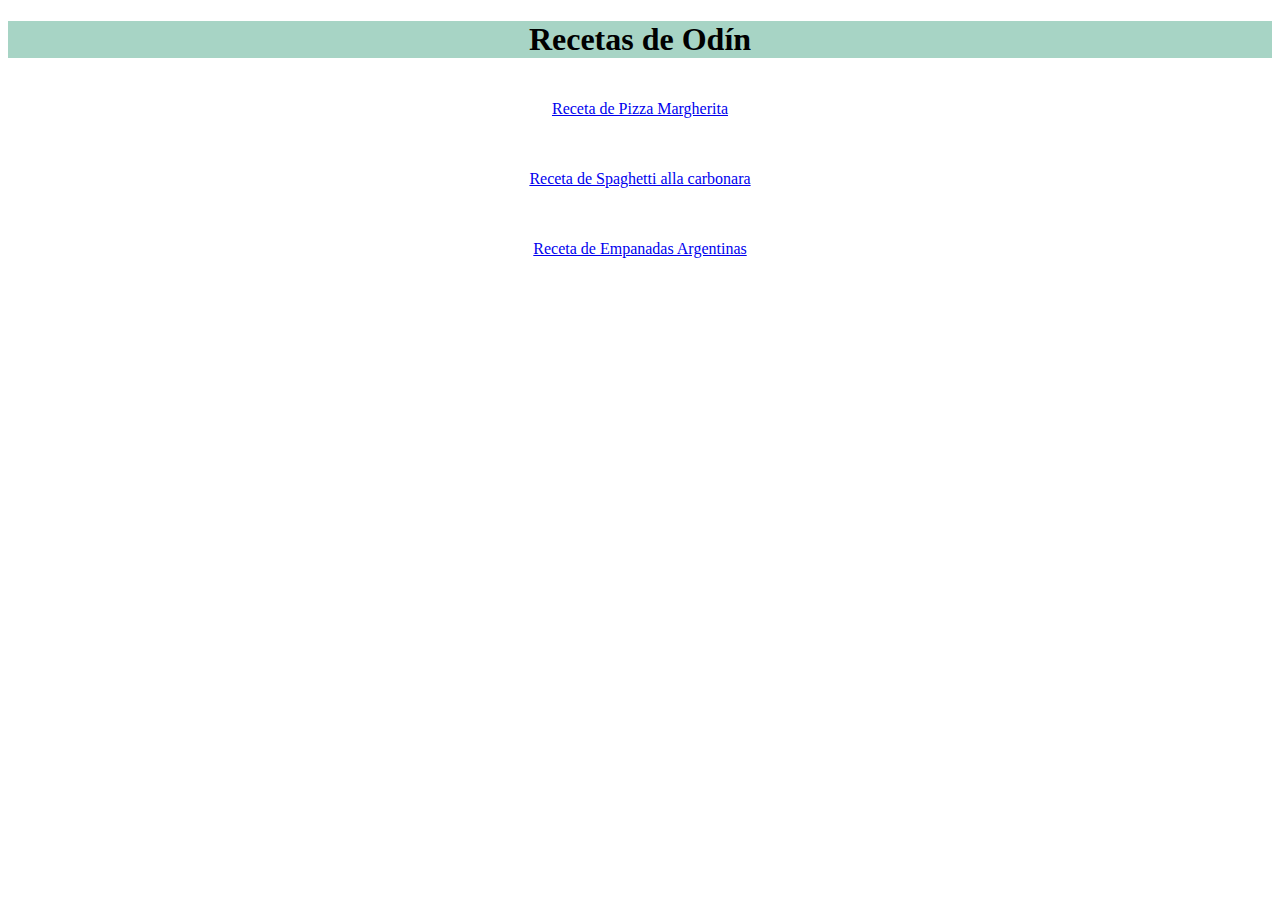
==== index.html @ efc4b1ee "Add divs for each recipe" ====
<!DOCTYPE html>
<html lang="en">
<head>
    <meta charset="UTF-8">
    <meta name="viewport" content="width=device-width, initial-scale=1.0">
    <title>Document</title>
    <link rel="stylesheet" href="style.css">
</head>
<body>
    <h1>Recetas de Odín</h1>
    <div class="recipe1">
    <a href="Recipes/Pizza.html">Receta de Pizza Margherita</a><br>
    </div>
    <div class="recipe2">
    <a href="Recipes/Spaghetti.html">Receta de Spaghetti alla carbonara</a><br>
    </div>
    <div class="recipe3">
    <a href="Recipes/Empanadas.html">Receta de Empanadas Argentinas</a><br>
    </div>
</body>
</html>
---- style.css ----
body {
    font-family: 'Times New Roman', Times, serif;
}

h1 {
    text-align: center;
    background-color: rgb(167, 212, 197);
}

h2 {
    background-color: pink;
}

p{
    font-size: 18px;
    font-style: italic;
}

div.recipe1, .recipe2, .recipe3 {
    text-align: center;
    padding: 20px;
    margin: 12px;
}

div.pizza-photo {
    width: 200px;
    height: auto;
    margin-top: 25px;
    margin-left: 550px;
}

div.description {
    text-align: center;
    margin-top: 35px;
}

div.spaghetti-photo{
    width: 200px;
    height: auto;
    margin-top: 25px;
    margin-left: 600px;
}

div.empanadas-photo{
    width: 200px;
    height: auto;
    margin-top: 25px;
    margin-left: 700px;
}
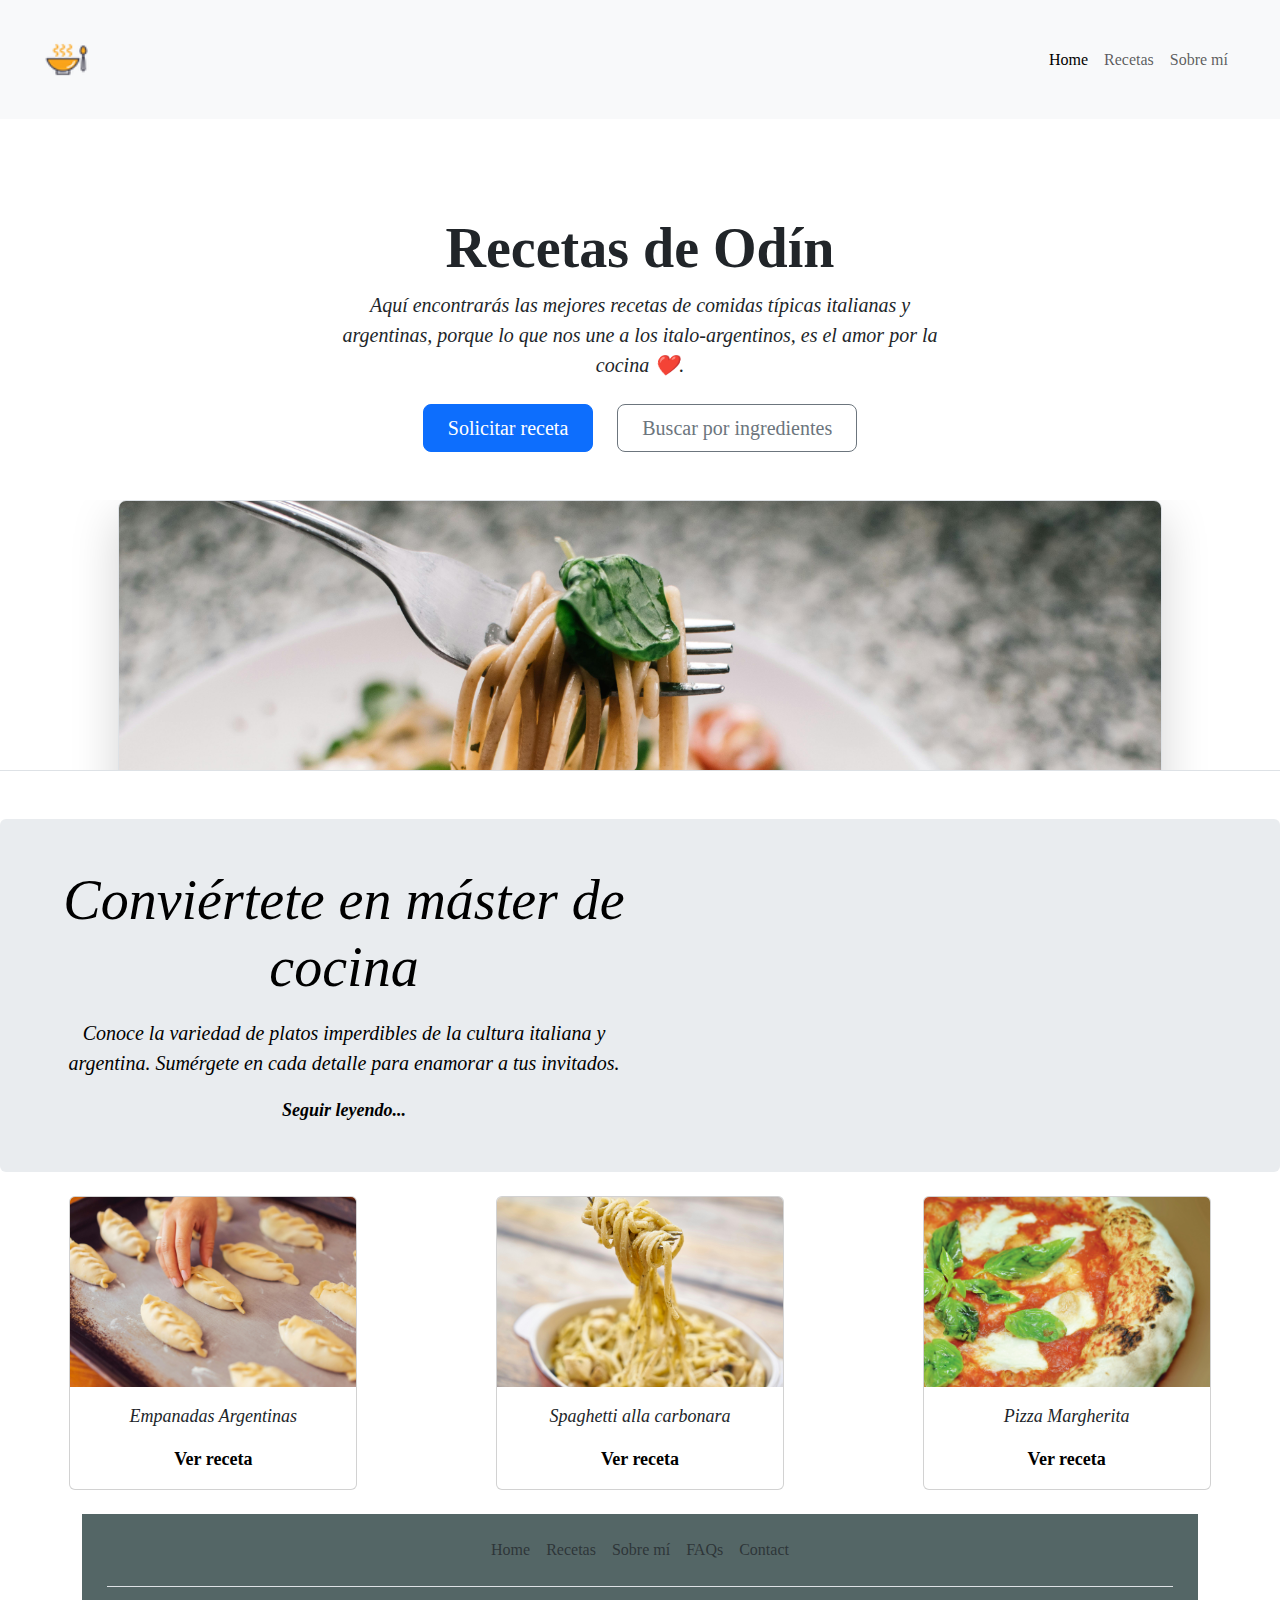
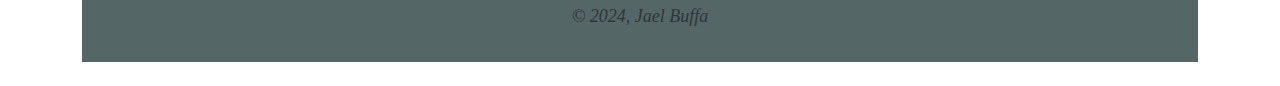
==== commit 2ec52828: "Agregué componentes de bootstrap para navbar, heroe section, cards, y footer" ====
--- a/index.html
+++ b/index.html
@@ -4,18 +4,100 @@
     <meta charset="UTF-8">
     <meta name="viewport" content="width=device-width, initial-scale=1.0">
     <title>Document</title>
+    <link href="https://cdn.jsdelivr.net/npm/bootstrap@5.3.3/dist/css/bootstrap.min.css" rel="stylesheet" integrity="sha384-QWTKZyjpPEjISv5WaRU9OFeRpok6YctnYmDr5pNlyT2bRjXh0JMhjY6hW+ALEwIH" crossorigin="anonymous">
+
     <link rel="stylesheet" href="style.css">
 </head>
 <body>
-    <h1>Recetas de Odín</h1>
-    <div class="recipe1">
-    <a href="Recipes/Pizza.html">Receta de Pizza Margherita</a><br>
+    <nav class="navbar navbar-expand-md bg-body-tertiary">
+        <div class="container-fluid">
+          <button class="navbar-toggler" type="button" data-bs-toggle="collapse" data-bs-target="#navbarTogglerDemo01" aria-controls="navbarTogglerDemo01" aria-expanded="false" aria-label="Toggle navigation">
+            <span class="navbar-toggler-icon"></span>
+          </button>
+          <div class="collapse navbar-collapse" id="navbarTogglerDemo01">
+            <a class="navbar-brand" href="#">
+                <img src="Images/food (1).png" width="45px" height="45px">
+            </a>
+            <ul class="navbar-nav d-flex justify-content-center align-items-center">
+              <li class="nav-item">
+                <a class="nav-link active" aria-current="page" href="#">Home</a>
+              </li>
+              <li class="nav-item">
+                <a class="nav-link" href="#">Recetas</a>
+              </li>
+              <li class="nav-item">
+                <a class="nav-link" href="#">Sobre mí</a>
+              </li>
+            </ul>
+          </div>
+        </div>
+      </nav>
+
+    <section class="hero">
+    <div>
+        <div class="px-4 pt-5 my-5 text-center border-bottom">
+            <h1 class="display-4 fw-bold">Recetas de Odín</h1>
+            <div class="col-lg-6 mx-auto">
+              <p class="lead mb-4">Aquí encontrarás las mejores recetas de comidas típicas italianas y argentinas, porque lo que nos une a los italo-argentinos, es el amor por la cocina ❤️.</p>
+              <div class="d-grid gap-2 d-sm-flex justify-content-sm-center mb-5">
+                <button type="button" class="btn btn-primary btn-lg px-4 me-sm-3">Solicitar receta</button>
+                <button type="button" class="btn btn-outline-secondary btn-lg px-4">Buscar por ingredientes</button>
+              </div>
+            </div>
+            <div class="overflow-hidden" style="max-height: 30vh;">
+              <div class="container px-5">
+                <img src="./Images/pexels-fotios-photos-1279330.jpg" class="img-fluid border rounded-3 shadow-lg mb-4" alt="food image" width="1200" height="500">
+              </div>
+            </div>
+        </div>
+        <div class="p-4 p-md-5 mb-4 rounded text-body-emphasis bg-body-secondary">
+            <div class="col-lg-6 px-0">
+              <h1 class="display-4 fst-italic">Conviértete en máster de cocina</h1>
+              <p class="lead my-3">Conoce la variedad de platos imperdibles de la cultura italiana y argentina. Sumérgete en cada detalle para enamorar a tus invitados.</p>
+              <p class="lead mb-0"><a href="#" class="text-body-emphasis fw-bold">Seguir leyendo...</a></p>
+            </div>
+          </div>
+          <div class="recetasmenu">
+          <div class="card" style="width: 18rem;">
+            <img src="Images/pexels-cristian-rojas-8279639.jpg" class="card-img-top" alt="empanadas">
+            <div class="card-body">
+              <p class="card-text">Empanadas Argentinas</p>
+              <a href="Recipes/Empanadas.html">Ver receta</a>
+            </div>
+          </div>
+          <div class="card" style="width: 18rem;">
+            <img src="Images/pexels-enginakyurt-2703468.jpg" class="card-img-top" alt="carbonara">
+            <div class="card-body">
+              <p class="card-text">Spaghetti alla carbonara</p>
+              <a href="Recipes/Spaghetti.html">Ver receta</a>
+            </div>
+          </div>
+          <div class="card" style="width: 18rem;">
+            <img src="Images/pexels-mographe-29609013.jpg" class="card-img-top" alt="pizza margherita">
+            <div class="card-body">
+              <p class="card-text">Pizza Margherita</p>
+              <a href="Recipes/Pizza.html">Ver receta</a>
+            </div>
+          </div>
+        </div>
+                     
+        </div>
     </div>
-    <div class="recipe2">
-    <a href="Recipes/Spaghetti.html">Receta de Spaghetti alla carbonara</a><br>
-    </div>
-    <div class="recipe3">
-    <a href="Recipes/Empanadas.html">Receta de Empanadas Argentinas</a><br>
-    </div>
+    </section>
+
+    <div class="container">
+        <footer class="py-3 my-4">
+          <ul class="nav justify-content-center border-bottom pb-3 mb-3">
+            <li class="nav-item"><a href="#" class="nav-link px-2 text-body-secondary">Home</a></li>
+            <li class="nav-item"><a href="#" class="nav-link px-2 text-body-secondary">Recetas</a></li>
+            <li class="nav-item"><a href="#" class="nav-link px-2 text-body-secondary">Sobre mí</a></li>
+            <li class="nav-item"><a href="#" class="nav-link px-2 text-body-secondary">FAQs</a></li>
+            <li class="nav-item"><a href="#" class="nav-link px-2 text-body-secondary">Contact</a></li>
+          </ul>
+          <p class="text-center text-body-secondary">© 2024, Jael Buffa</p>
+        </footer>
+      </div>
+
+    <script src="https://cdn.jsdelivr.net/npm/bootstrap@5.3.3/dist/js/bootstrap.bundle.min.js" integrity="sha384-YvpcrYf0tY3lHB60NNkmXc5s9fDVZLESaAA55NDzOxhy9GkcIdslK1eN7N6jIeHz" crossorigin="anonymous"></script>
 </body>
 </html>--- a/style.css
+++ b/style.css
@@ -2,10 +2,52 @@
     font-family: 'Times New Roman', Times, serif;
 }
 
-h1 {
+.navbar {
+    padding:  2rem;
+}
+
+.navbar-collapse {
+    align-items: center;
+    justify-content: space-between;
+}
+
+@media screen and (max-width: 767px) {
+    .navbar-brand {
+        display: none;
+    }
+}
+
+section {
+    display: flex;
+    flex-direction: column;
+    align-items: center;
+    justify-content: center;
     text-align: center;
-    background-color: rgb(167, 212, 197);
 }
+
+.recetasmenu {
+    display: flex;
+    justify-content: space-around;
+    align-items: center;
+    
+}
+
+a {
+    outline: none;
+    text-decoration: none;
+    color: black;
+    font-weight: bolder;
+    font-size: large;
+}
+
+
+.recipes {
+    width: 100%;
+    margin-top: 100px;
+    padding: 2rem;
+    background-color: rgb(118, 143, 135);
+}
+
 
 h2 {
     background-color: pink;
@@ -46,4 +88,10 @@
     height: auto;
     margin-top: 25px;
     margin-left: 700px;
+}
+
+footer {
+    padding: 25px;
+    margin-top: 50px;
+    background-color: rgb(84, 102, 102);
 }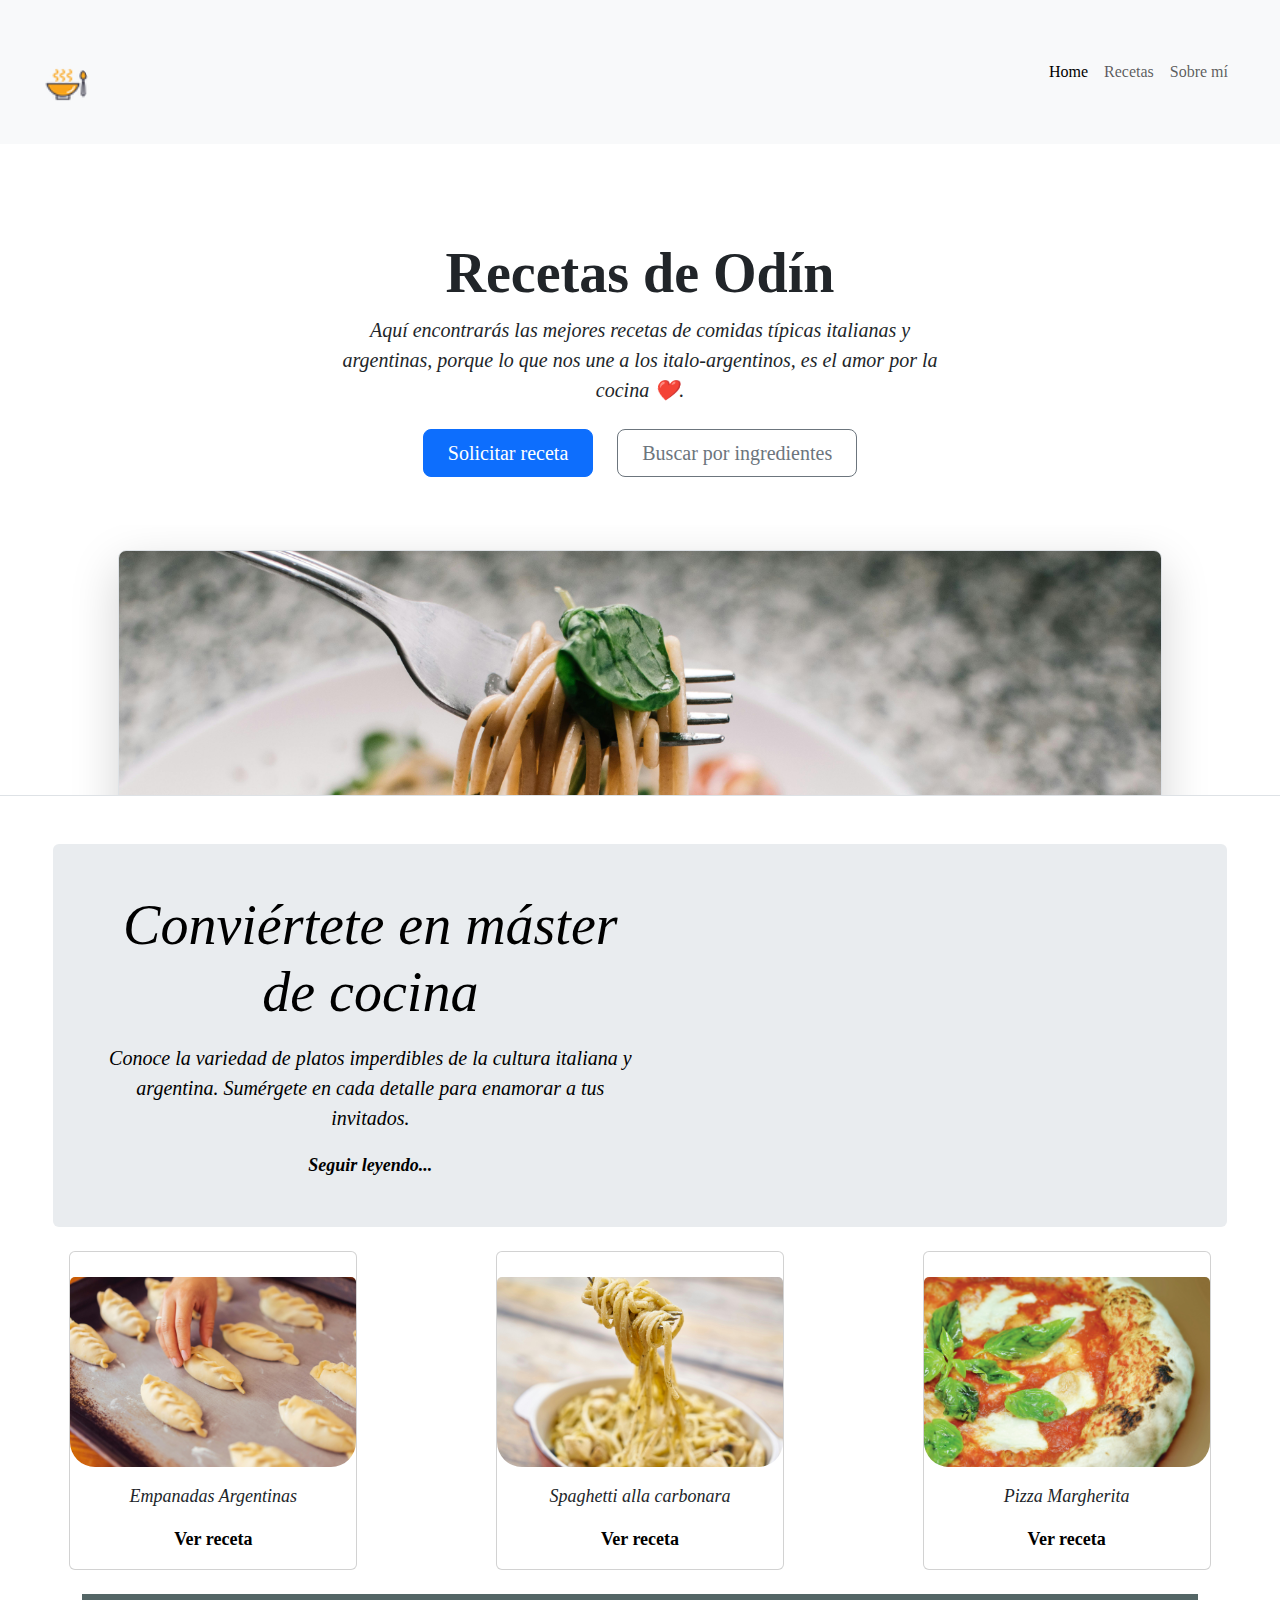
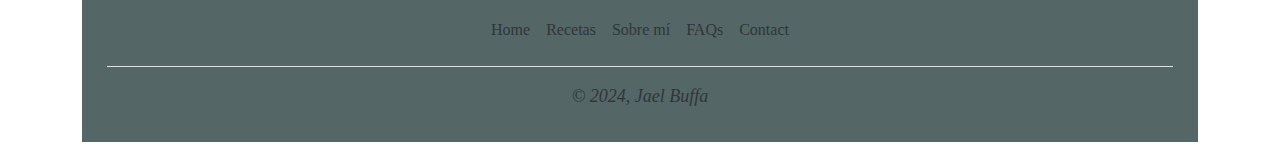
==== commit 812c7021: "Agregué link de ref para volver a Home desde navbar y footer" ====
--- a/index.html
+++ b/index.html
@@ -3,7 +3,7 @@
 <head>
     <meta charset="UTF-8">
     <meta name="viewport" content="width=device-width, initial-scale=1.0">
-    <title>Document</title>
+    <title>Recetas de Odín</title>
     <link href="https://cdn.jsdelivr.net/npm/bootstrap@5.3.3/dist/css/bootstrap.min.css" rel="stylesheet" integrity="sha384-QWTKZyjpPEjISv5WaRU9OFeRpok6YctnYmDr5pNlyT2bRjXh0JMhjY6hW+ALEwIH" crossorigin="anonymous">
 
     <link rel="stylesheet" href="style.css">
@@ -50,6 +50,7 @@
               </div>
             </div>
         </div>
+        <div class="frase">
         <div class="p-4 p-md-5 mb-4 rounded text-body-emphasis bg-body-secondary">
             <div class="col-lg-6 px-0">
               <h1 class="display-4 fst-italic">Conviértete en máster de cocina</h1>
@@ -57,6 +58,7 @@
               <p class="lead mb-0"><a href="#" class="text-body-emphasis fw-bold">Seguir leyendo...</a></p>
             </div>
           </div>
+        </div>
           <div class="recetasmenu">
           <div class="card" style="width: 18rem;">
             <img src="Images/pexels-cristian-rojas-8279639.jpg" class="card-img-top" alt="empanadas">
@@ -79,8 +81,7 @@
               <a href="Recipes/Pizza.html">Ver receta</a>
             </div>
           </div>
-        </div>
-                     
+        </div>      
         </div>
     </div>
     </section>
--- a/style.css
+++ b/style.css
@@ -40,6 +40,11 @@
     font-size: large;
 }
 
+.frase {
+    display: flex;
+    align-items: center;
+    justify-content: center;
+}
 
 .recipes {
     width: 100%;
@@ -50,7 +55,7 @@
 
 
 h2 {
-    background-color: pink;
+    background-color: rgb(135, 156, 150);
 }
 
 p{
@@ -58,36 +63,21 @@
     font-style: italic;
 }
 
-div.recipe1, .recipe2, .recipe3 {
-    text-align: center;
-    padding: 20px;
-    margin: 12px;
+.empanadasbystep {
+    display: flex;
+    justify-content: center;
+    align-items: center;
 }
 
-div.pizza-photo {
-    width: 200px;
-    height: auto;
-    margin-top: 25px;
-    margin-left: 550px;
+.titleemp {
+    display: flex;
+    justify-content: center;
+    align-items: center;
 }
 
-div.description {
-    text-align: center;
-    margin-top: 35px;
-}
-
-div.spaghetti-photo{
-    width: 200px;
-    height: auto;
+img {
+    border-radius: 25px;
     margin-top: 25px;
-    margin-left: 600px;
-}
-
-div.empanadas-photo{
-    width: 200px;
-    height: auto;
-    margin-top: 25px;
-    margin-left: 700px;
 }
 
 footer {
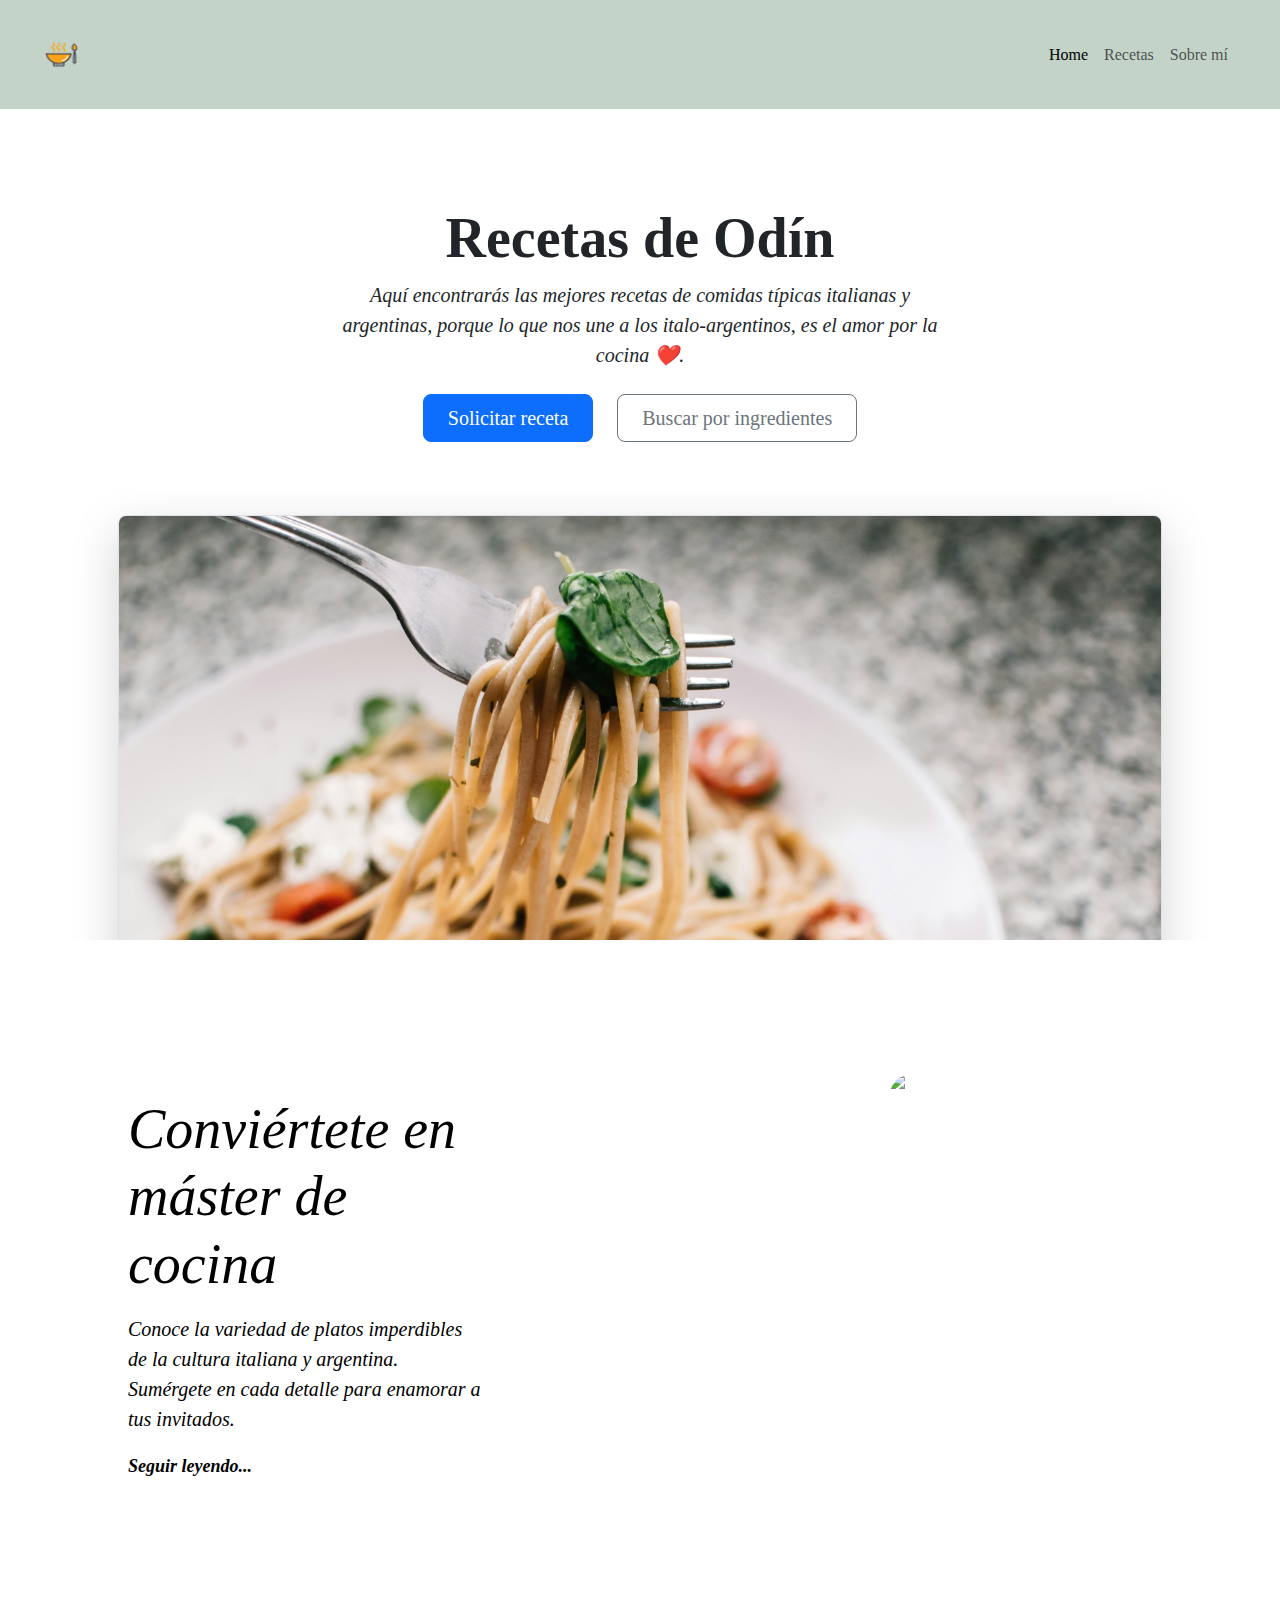
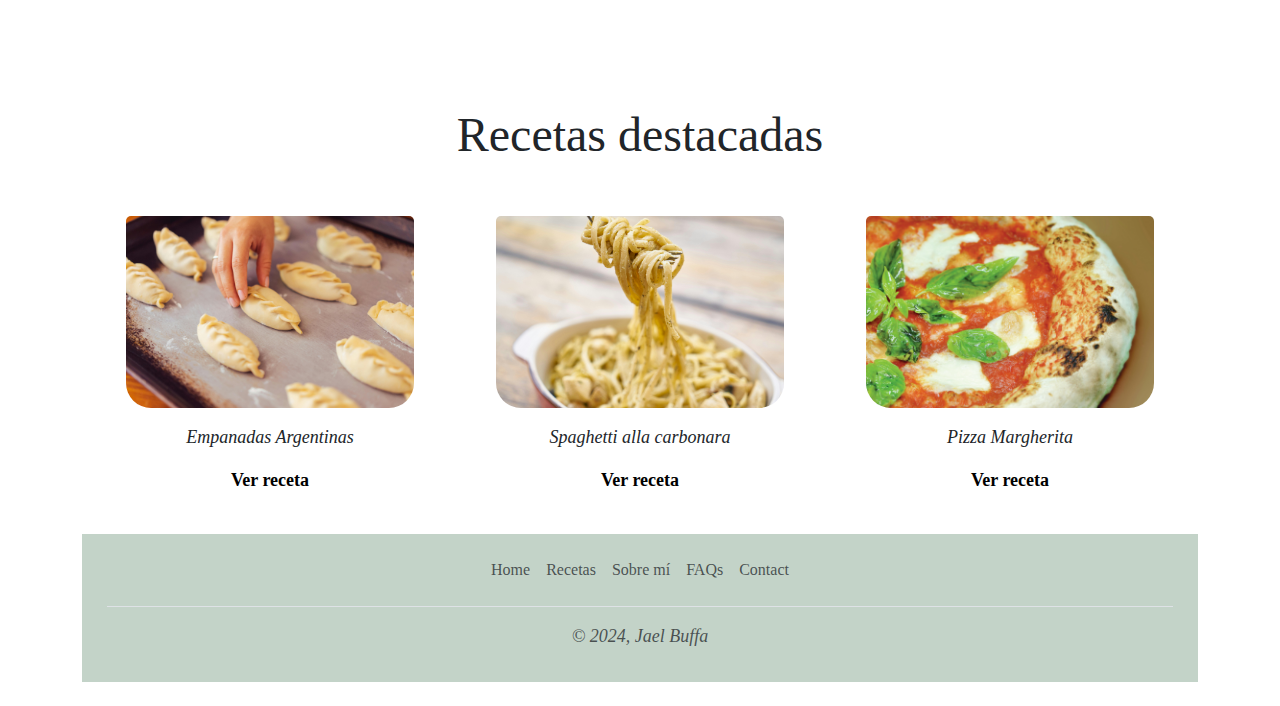
==== commit 4489fb17: "Corregí los colores y la ubicacion en el centro de imagenes con el texto de cada receta" ====
--- a/index.html
+++ b/index.html
@@ -9,15 +9,17 @@
     <link rel="stylesheet" href="style.css">
 </head>
 <body>
-    <nav class="navbar navbar-expand-md bg-body-tertiary">
+    <nav class="navbar navbar-expand-md">
         <div class="container-fluid">
           <button class="navbar-toggler" type="button" data-bs-toggle="collapse" data-bs-target="#navbarTogglerDemo01" aria-controls="navbarTogglerDemo01" aria-expanded="false" aria-label="Toggle navigation">
             <span class="navbar-toggler-icon"></span>
           </button>
           <div class="collapse navbar-collapse" id="navbarTogglerDemo01">
             <a class="navbar-brand" href="#">
-                <img src="Images/food (1).png" width="45px" height="45px">
+              <img src="Images/food (1).png" width="35px" height="35px" style="
+              margin-top: 0px;">
             </a>
+            
             <ul class="navbar-nav d-flex justify-content-center align-items-center">
               <li class="nav-item">
                 <a class="nav-link active" aria-current="page" href="#">Home</a>
@@ -34,8 +36,8 @@
       </nav>
 
     <section class="hero">
-    <div>
-        <div class="px-4 pt-5 my-5 text-center border-bottom">
+    <div class="hero">
+        <div class="px-4 pt-5 my-5 text-center">
             <h1 class="display-4 fw-bold">Recetas de Odín</h1>
             <div class="col-lg-6 mx-auto">
               <p class="lead mb-4">Aquí encontrarás las mejores recetas de comidas típicas italianas y argentinas, porque lo que nos une a los italo-argentinos, es el amor por la cocina ❤️.</p>
@@ -44,20 +46,24 @@
                 <button type="button" class="btn btn-outline-secondary btn-lg px-4">Buscar por ingredientes</button>
               </div>
             </div>
-            <div class="overflow-hidden" style="max-height: 30vh;">
+            <div class="overflow-hidden" style="max-height: 50vh;">
               <div class="container px-5">
-                <img src="./Images/pexels-fotios-photos-1279330.jpg" class="img-fluid border rounded-3 shadow-lg mb-4" alt="food image" width="1200" height="500">
+                <img src="./Images/pexels-fotios-photos-1279330.jpg" class="img-fluid border rounded-3 shadow-lg mb-4" alt="food image" style="width: 100%;">
               </div>
             </div>
         </div>
-        <div class="frase">
-        <div class="p-4 p-md-5 mb-4 rounded text-body-emphasis bg-body-secondary">
+        <div class="frase" style="max-width:140vh;">
+          <div class="p-4 p-md-5 mb-4 rounded text-body-emphasis">
             <div class="col-lg-6 px-0">
               <h1 class="display-4 fst-italic">Conviértete en máster de cocina</h1>
               <p class="lead my-3">Conoce la variedad de platos imperdibles de la cultura italiana y argentina. Sumérgete en cada detalle para enamorar a tus invitados.</p>
               <p class="lead mb-0"><a href="#" class="text-body-emphasis fw-bold">Seguir leyendo...</a></p>
-            </div>
+            </div>  
           </div>
+          <img src="./Images/pexels-elevate-1267320.jpg" width="500px">
+        </div><br>
+        <div id="recetasDest" class="py-1 my-3">
+          <h2>Recetas destacadas</h2>
         </div>
           <div class="recetasmenu">
           <div class="card" style="width: 18rem;">
--- a/style.css
+++ b/style.css
@@ -1,5 +1,9 @@
 body {
     font-family: 'Times New Roman', Times, serif;
+}
+
+nav {
+    background-color: rgb(195, 211, 200);
 }
 
 .navbar {
@@ -9,7 +13,9 @@
 .navbar-collapse {
     align-items: center;
     justify-content: space-between;
+
 }
+
 
 @media screen and (max-width: 767px) {
     .navbar-brand {
@@ -17,19 +23,25 @@
     }
 }
 
+
 section {
     display: flex;
     flex-direction: column;
     align-items: center;
     justify-content: center;
+}
+
+
+.card {
+    border: none;
     text-align: center;
 }
 
 .recetasmenu {
     display: flex;
-    justify-content: space-around;
+    justify-content: center;
     align-items: center;
-    
+    gap: 82px;
 }
 
 a {
@@ -42,7 +54,37 @@
 
 .frase {
     display: flex;
+    margin-left: 20px;
+    padding: 60px;
+}
+
+
+#recetasDest {
+    margin-top: 85px;
+    padding-top: 50px;
+    display: flex;
+    flex-direction: column;
     align-items: center;
+}
+
+#recetasDest > h2 {
+    background-color:rgb(255, 255, 255);
+    font-size: 3rem;
+    margin-top: 50px;
+}
+
+.titleemp {
+    display: flex;
+    align-items: center;
+    text-align: center;
+    justify-content: center;
+}
+
+.titleemp > div {
+    display: flex;
+    flex-direction: column;
+    align-items: center;
+    text-align: center;
     justify-content: center;
 }
 
@@ -50,15 +92,15 @@
     width: 100%;
     margin-top: 100px;
     padding: 2rem;
-    background-color: rgb(118, 143, 135);
+    background-color:  rgb(195, 211, 200);
 }
 
 
 h2 {
-    background-color: rgb(135, 156, 150);
+    background-color:  rgb(195, 211, 200);
 }
 
-p{
+p {
     font-size: 18px;
     font-style: italic;
 }
@@ -69,19 +111,27 @@
     align-items: center;
 }
 
-.titleemp {
-    display: flex;
-    justify-content: center;
-    align-items: center;
-}
 
 img {
     border-radius: 25px;
     margin-top: 25px;
 }
 
+
+@media only screen and (max-width: 768px) {
+    div {
+      width: 100%;
+    }
+  }
+
+  @media only screen and (min-width: 320px) {
+    .recetasmenu {
+      flex-wrap: wrap;
+    }
+  }
+
 footer {
     padding: 25px;
     margin-top: 50px;
-    background-color: rgb(84, 102, 102);
+    background-color:  rgb(195, 211, 200);
 }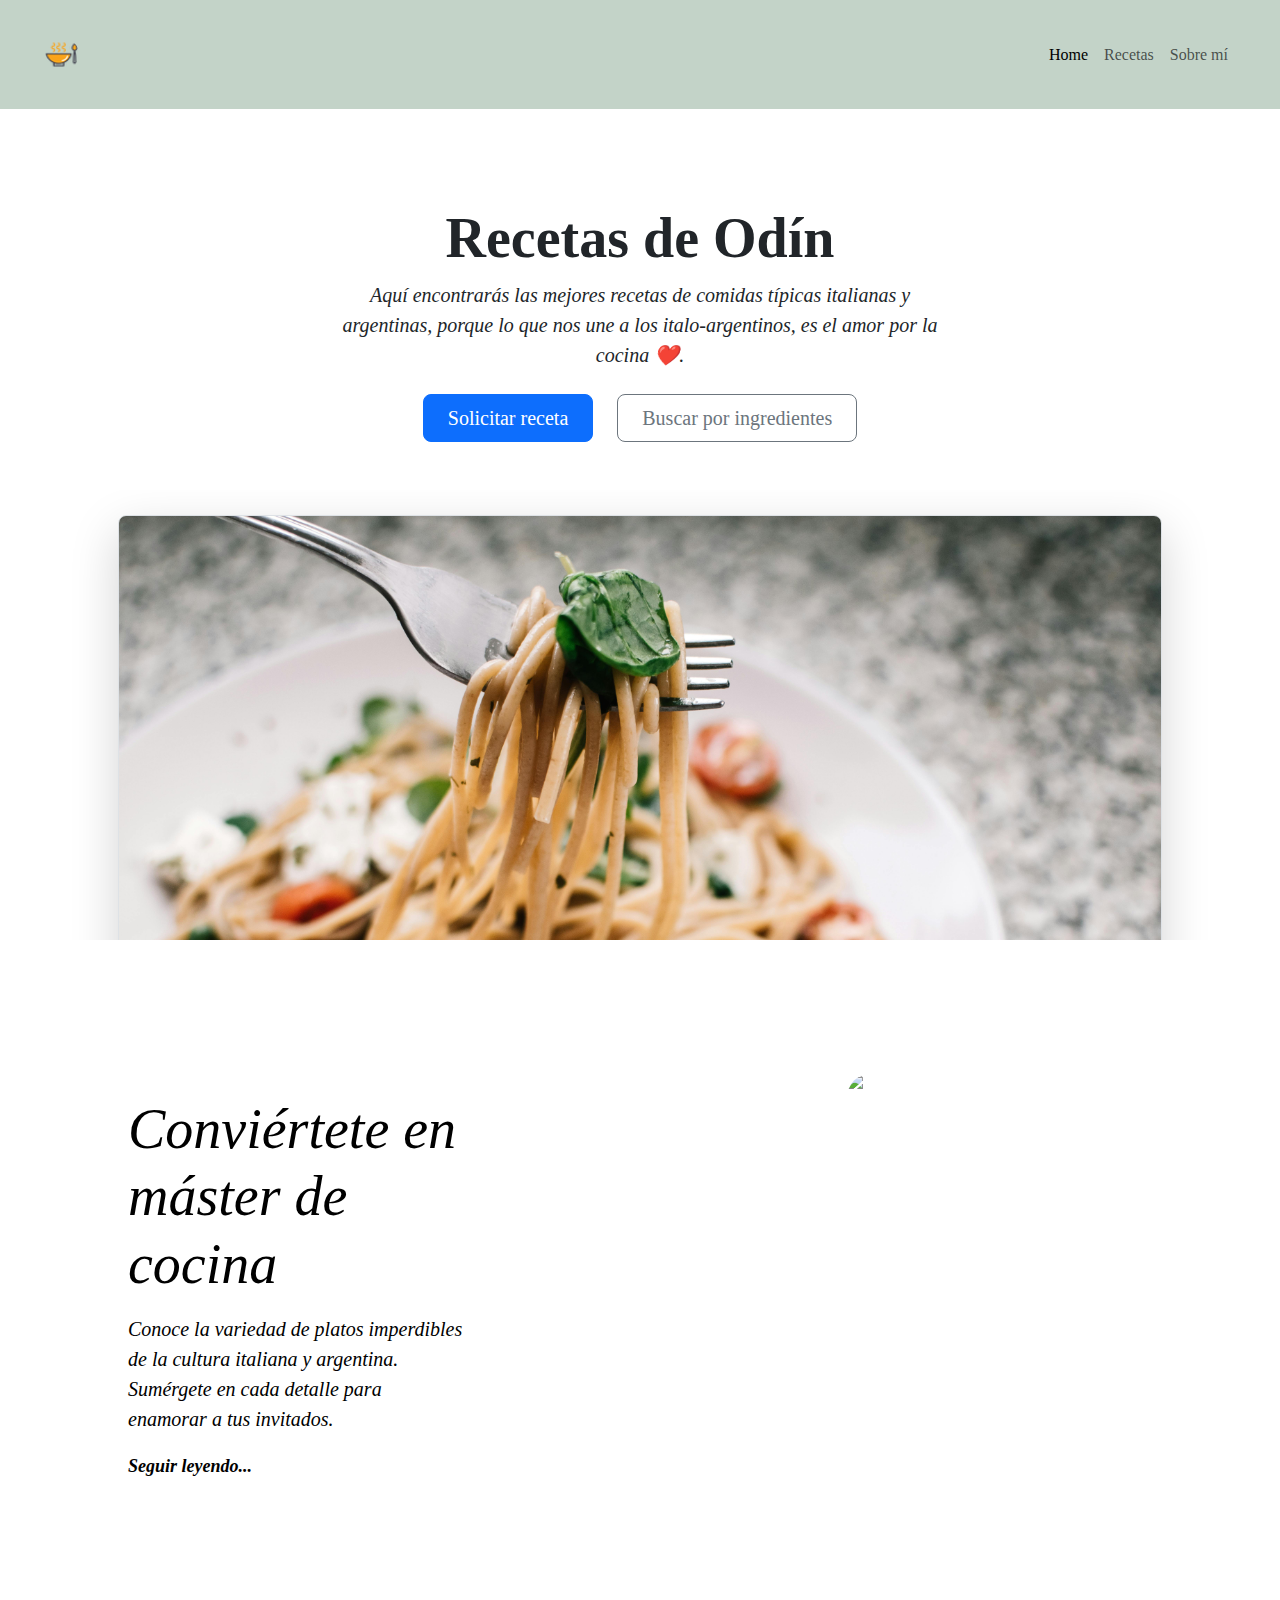
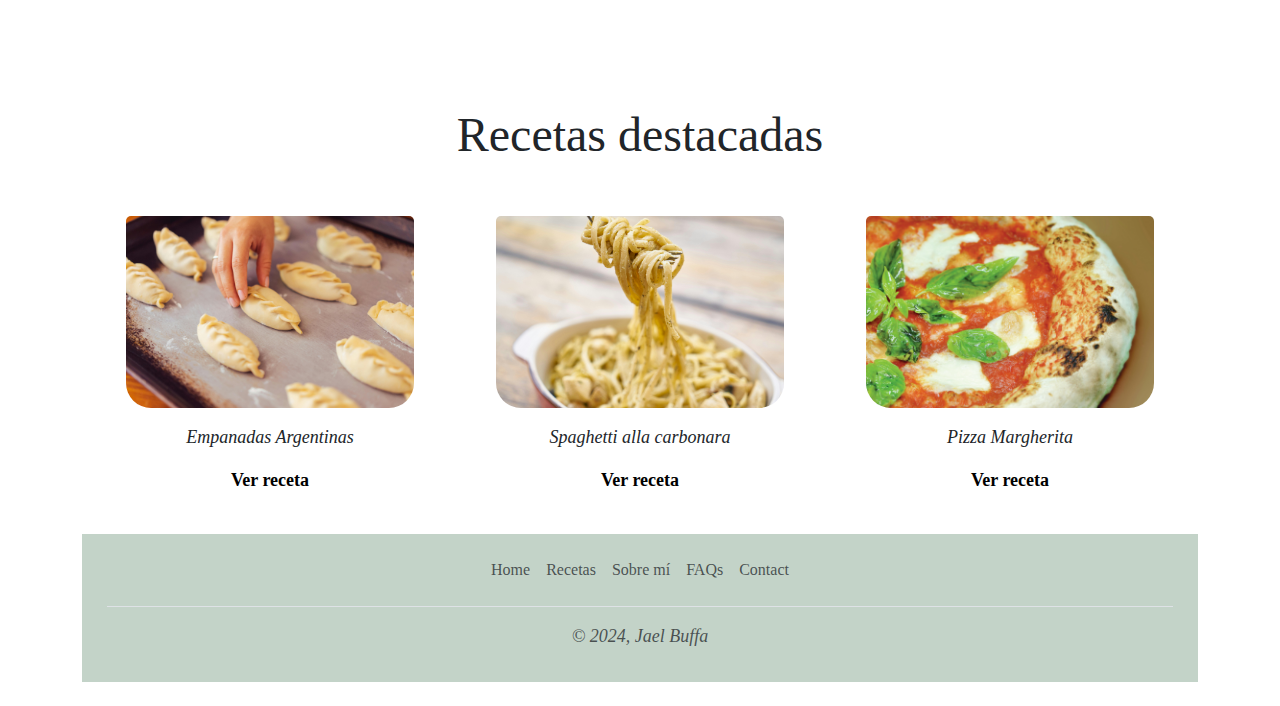
==== commit 97e99a3e: "Corregí tamaño de la imagen debajo de la section hero" ====
--- a/index.html
+++ b/index.html
@@ -60,7 +60,7 @@
               <p class="lead mb-0"><a href="#" class="text-body-emphasis fw-bold">Seguir leyendo...</a></p>
             </div>  
           </div>
-          <img src="./Images/pexels-elevate-1267320.jpg" width="500px">
+          <img src="./Images/pexels-elevate-1267320.jpg" width="600px">
         </div><br>
         <div id="recetasDest" class="py-1 my-3">
           <h2>Recetas destacadas</h2>
--- a/style.css
+++ b/style.css
@@ -56,6 +56,7 @@
     display: flex;
     margin-left: 20px;
     padding: 60px;
+    justify-items: center;
 }
 
 
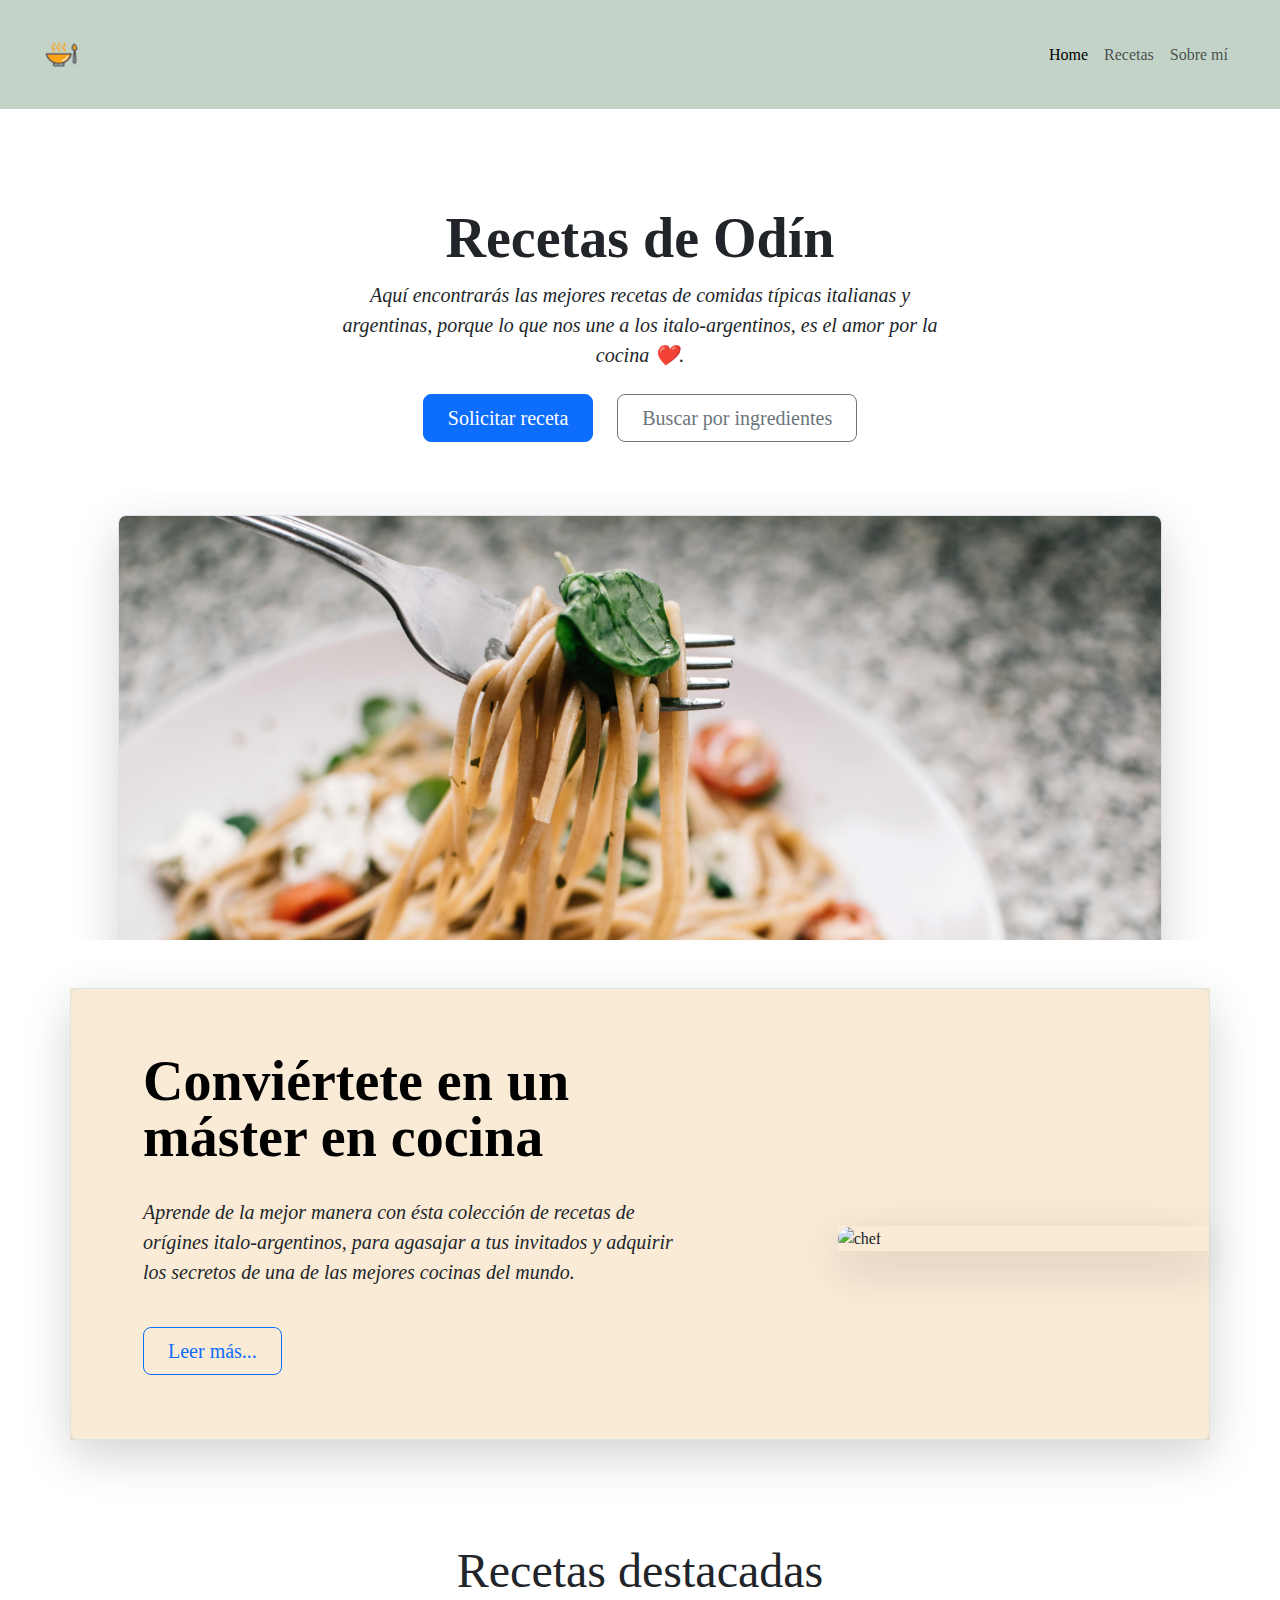
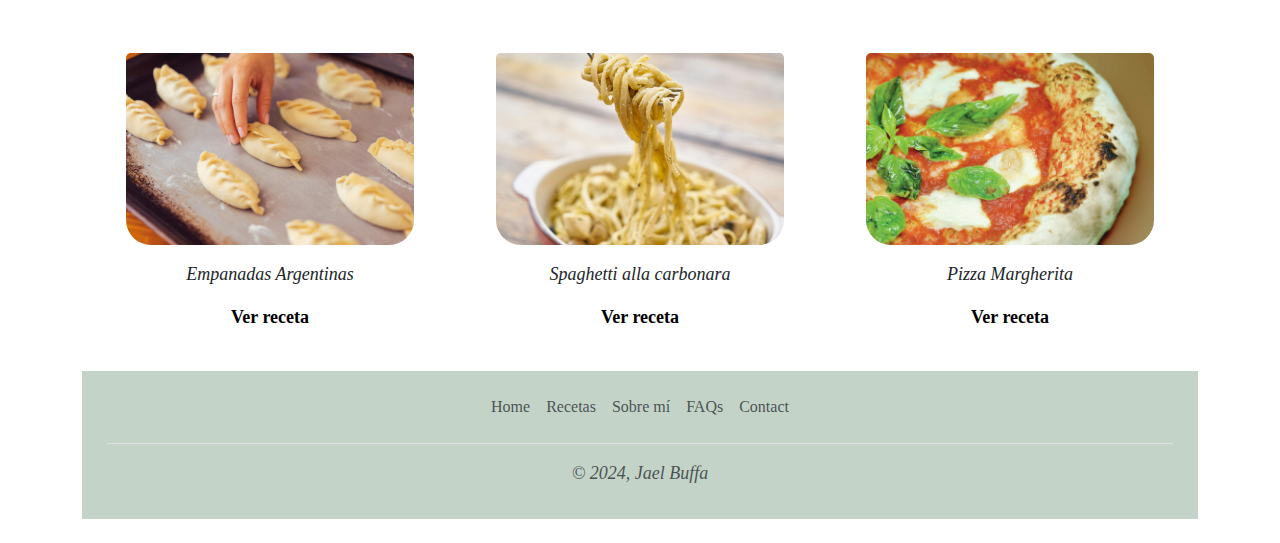
==== commit 3feb579a: "Modifiqué la sección debajo de hero, añadí imagen y botón" ====
--- a/index.html
+++ b/index.html
@@ -52,16 +52,23 @@
               </div>
             </div>
         </div>
-        <div class="frase" style="max-width:140vh;">
-          <div class="p-4 p-md-5 mb-4 rounded text-body-emphasis">
-            <div class="col-lg-6 px-0">
-              <h1 class="display-4 fst-italic">Conviértete en máster de cocina</h1>
-              <p class="lead my-3">Conoce la variedad de platos imperdibles de la cultura italiana y argentina. Sumérgete en cada detalle para enamorar a tus invitados.</p>
-              <p class="lead mb-0"><a href="#" class="text-body-emphasis fw-bold">Seguir leyendo...</a></p>
-            </div>  
+       
+        <div class="container my-5" style="background-color: antiquewhite;">
+          <div class="row p-4 pb-0 pe-lg-0 pt-lg-5 align-items-center rounded-3 border shadow-lg">
+            <div class="col-lg-7 p-3 p-lg-5 pt-lg-3">
+              <h1 class="display-4 fw-bold lh-1 text-body-emphasis">Conviértete en un máster en cocina</h1><br>
+              <p class="lead">Aprende de la mejor manera con ésta colección de recetas de orígines italo-argentinos, para agasajar a tus invitados y adquirir los secretos de una de las mejores cocinas del mundo.</p><br>
+              <div class="d-grid gap-2 d-md-flex justify-content-md-start mb-4 mb-lg-3">
+                <button type="button" class="btn btn-outline-primary btn-lg px-4">Leer más...</button>
+              </div>
+            </div>
+            <div class="col-lg-4 offset-lg-1 p-0 overflow-hidden shadow-lg">
+              <img class="rounded-lg-3" src="./Images/pexels-elevate-1267320.jpg" alt="chef" width="720" style="
+              margin-top: 0px;">
+            </div>
           </div>
-          <img src="./Images/pexels-elevate-1267320.jpg" width="600px">
-        </div><br>
+        </div>
+
         <div id="recetasDest" class="py-1 my-3">
           <h2>Recetas destacadas</h2>
         </div>
--- a/style.css
+++ b/style.css
@@ -50,13 +50,6 @@
     color: black;
     font-weight: bolder;
     font-size: large;
-}
-
-.frase {
-    display: flex;
-    margin-left: 20px;
-    padding: 60px;
-    justify-items: center;
 }
 
 
@@ -131,6 +124,7 @@
     }
   }
 
+
 footer {
     padding: 25px;
     margin-top: 50px;
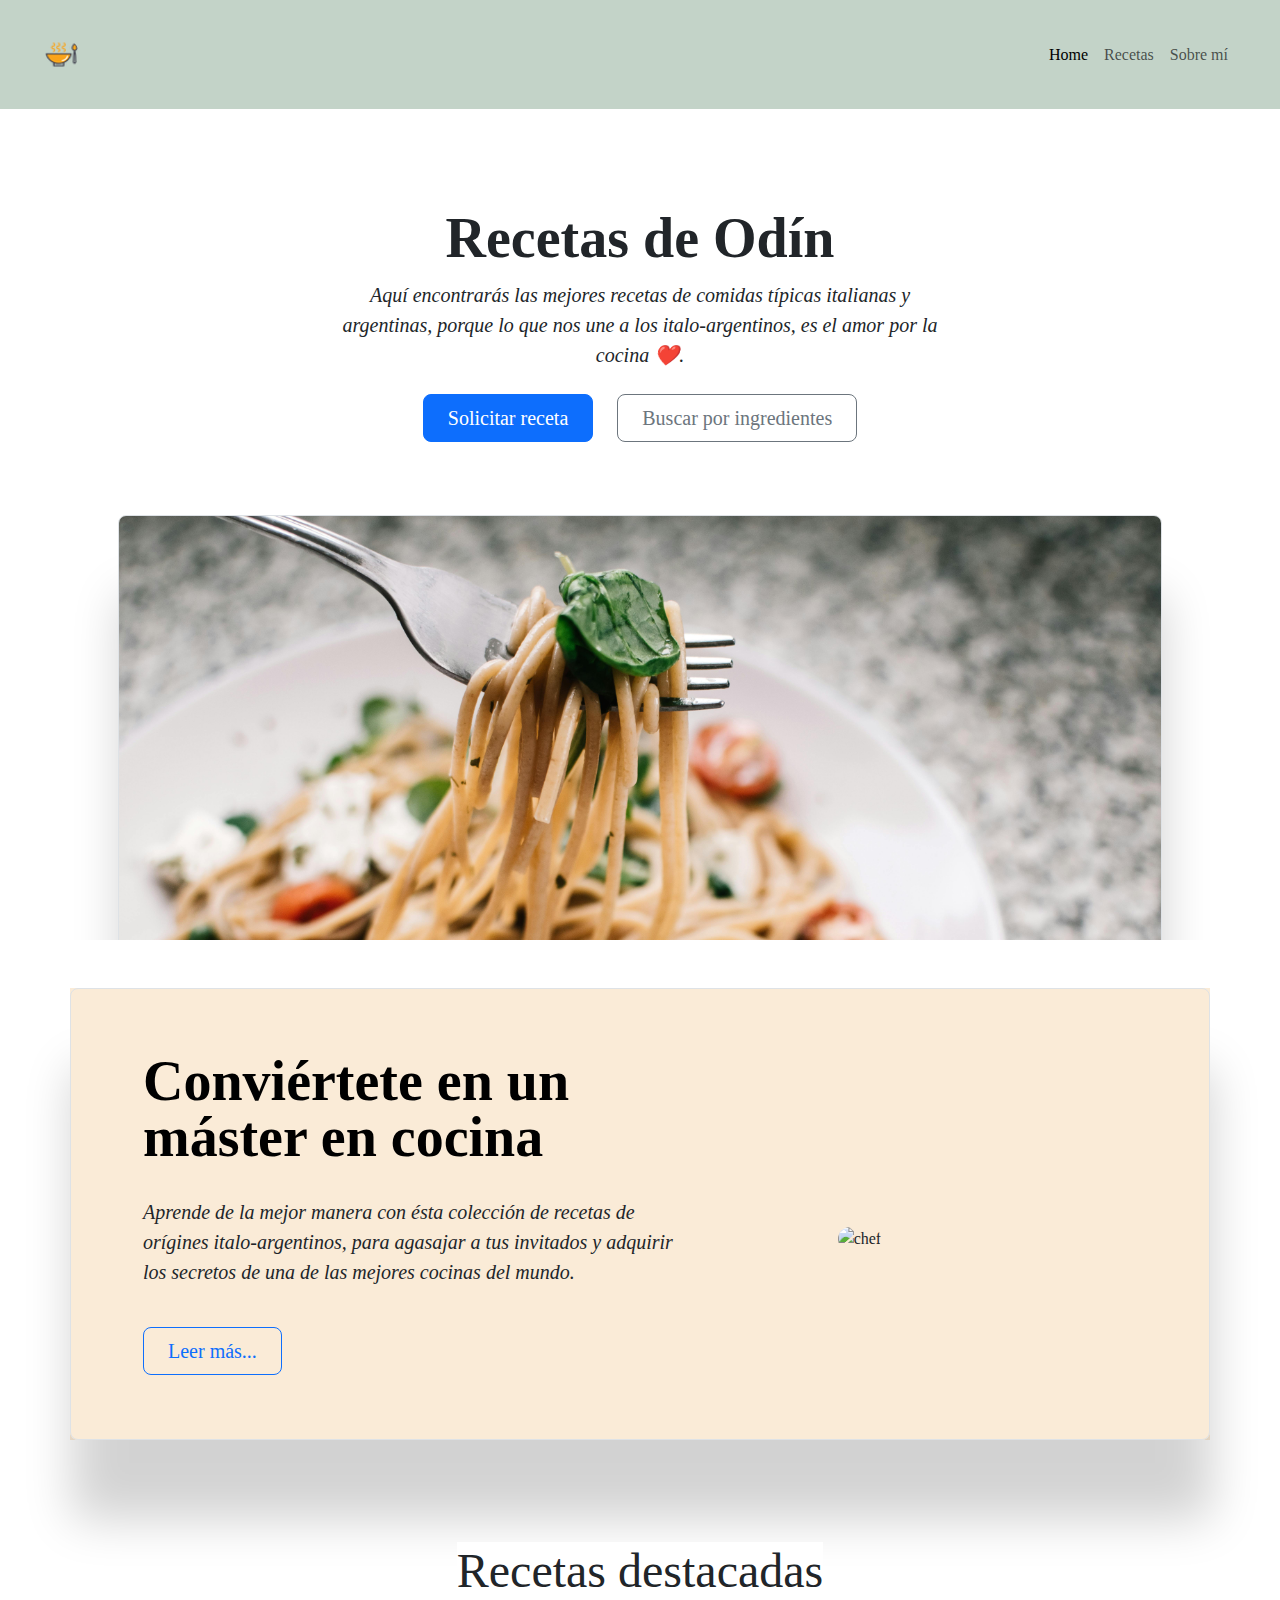
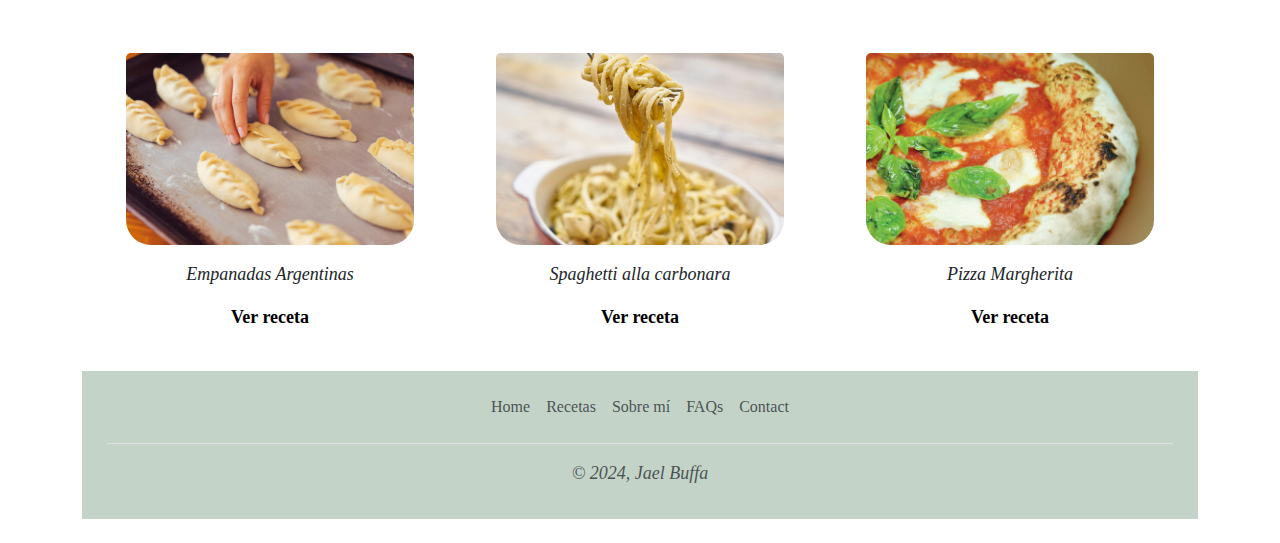
==== commit 84fa7dff: "Update index.html" ====
--- a/index.html
+++ b/index.html
@@ -62,7 +62,7 @@
                 <button type="button" class="btn btn-outline-primary btn-lg px-4">Leer más...</button>
               </div>
             </div>
-            <div class="col-lg-4 offset-lg-1 p-0 overflow-hidden shadow-lg">
+            <div class="col-lg-4 offset-lg-1 p-0 overflow-hidden">
               <img class="rounded-lg-3" src="./Images/pexels-elevate-1267320.jpg" alt="chef" width="720" style="
               margin-top: 0px;">
             </div>
@@ -114,4 +114,4 @@
 
     <script src="https://cdn.jsdelivr.net/npm/bootstrap@5.3.3/dist/js/bootstrap.bundle.min.js" integrity="sha384-YvpcrYf0tY3lHB60NNkmXc5s9fDVZLESaAA55NDzOxhy9GkcIdslK1eN7N6jIeHz" crossorigin="anonymous"></script>
 </body>
-</html>+</html>
--- a/style.css
+++ b/style.css
@@ -29,6 +29,10 @@
     flex-direction: column;
     align-items: center;
     justify-content: center;
+}
+
+div > .shadow-lg {
+    box-shadow: 2px 5rem 3rem rgba(0, 0, 0, 0.175) !important;
 }
 
 
@@ -129,4 +133,4 @@
     padding: 25px;
     margin-top: 50px;
     background-color:  rgb(195, 211, 200);
-}+}
